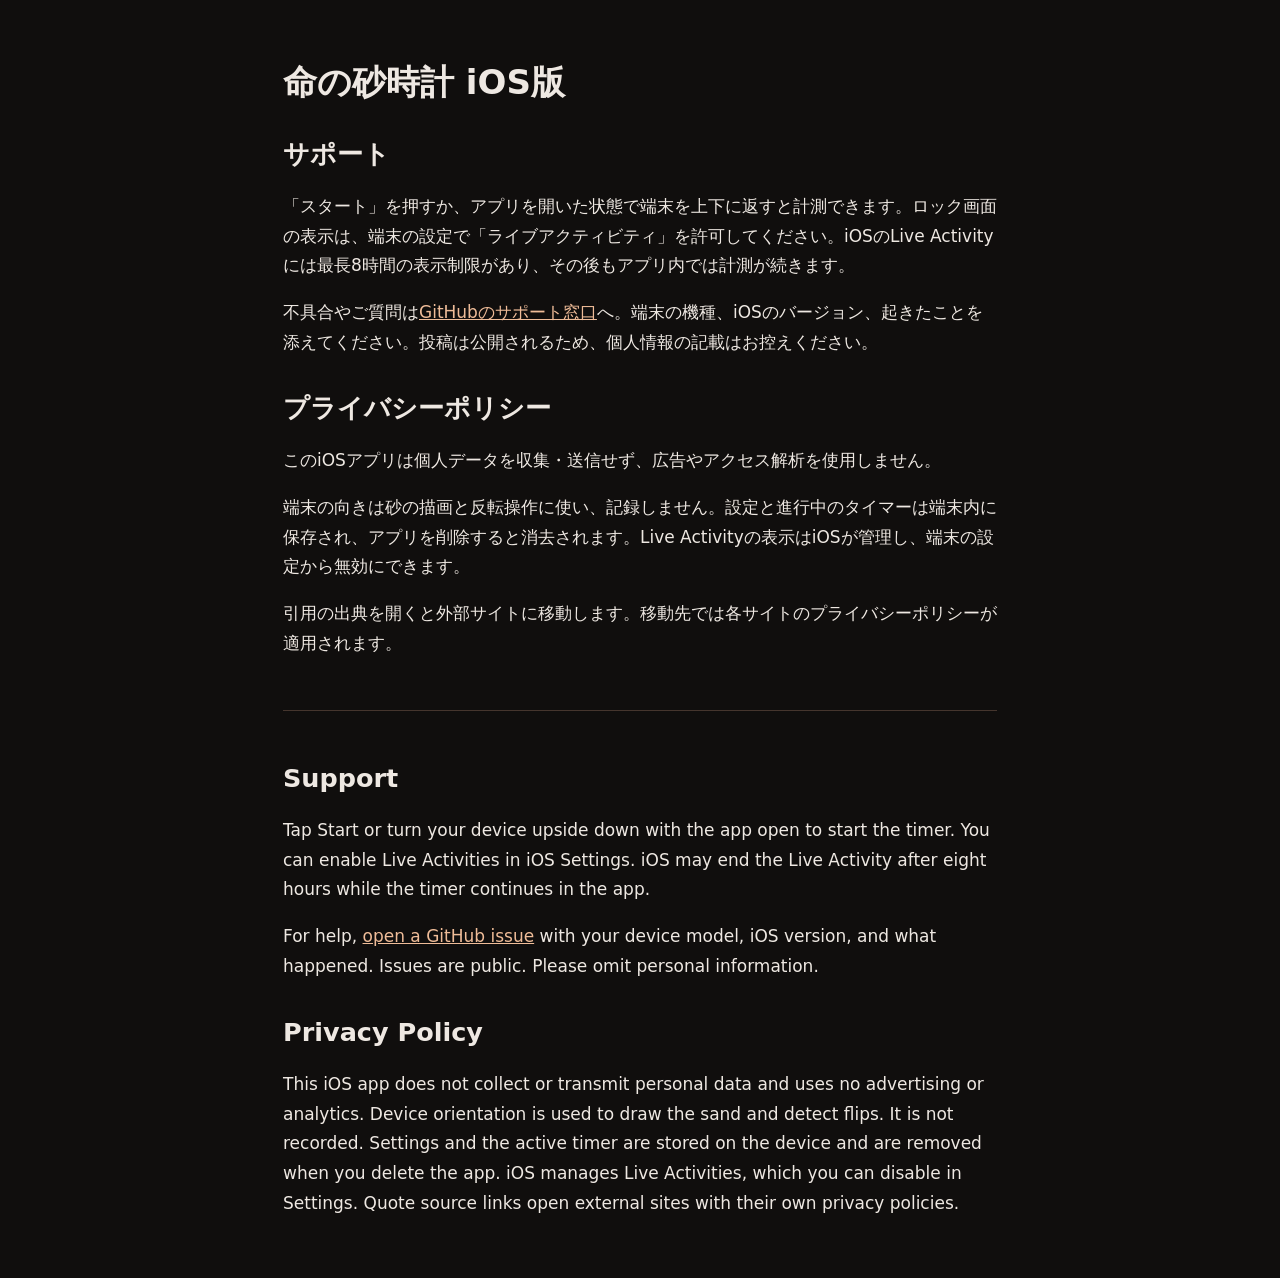
==== ios/index.html @ b43df9ab "Publish iOS hourglass support and privacy policy" ====
<!doctype html>
<html lang="ja">
<meta charset="utf-8">
<meta name="viewport" content="width=device-width, initial-scale=1">
<title>命の砂時計 iOS版 — サポートとプライバシー</title>
<style>
:root{color-scheme:dark;background:#100e0d;color:#eee8e2;font:17px/1.75 system-ui,sans-serif}
main{width:min(42rem,calc(100% - 2.5rem));margin:3.5rem auto} h1,h2{line-height:1.3} h2{margin-top:2rem} a{color:#efbc98} hr{border:0;border-top:1px solid #45352d;margin:3rem 0}
</style>
<main>
<h1>命の砂時計 iOS版</h1>
<section id="support">
<h2>サポート</h2>
<p>「スタート」を押すか、アプリを開いた状態で端末を上下に返すと計測できます。ロック画面の表示は、端末の設定で「ライブアクティビティ」を許可してください。iOSのLive Activityには最長8時間の表示制限があり、その後もアプリ内では計測が続きます。</p>
<p>不具合やご質問は<a href="https://github.com/tooyotta/inochi-hourglass/issues/new">GitHubのサポート窓口</a>へ。端末の機種、iOSのバージョン、起きたことを添えてください。投稿は公開されるため、個人情報の記載はお控えください。</p>
</section>
<section id="privacy">
<h2>プライバシーポリシー</h2>
<p>このiOSアプリは個人データを収集・送信せず、広告やアクセス解析を使用しません。</p>
<p>端末の向きは砂の描画と反転操作に使い、記録しません。設定と進行中のタイマーは端末内に保存され、アプリを削除すると消去されます。Live Activityの表示はiOSが管理し、端末の設定から無効にできます。</p>
<p>引用の出典を開くと外部サイトに移動します。移動先では各サイトのプライバシーポリシーが適用されます。</p>
</section>
<hr>
<div lang="en">
<h2>Support</h2>
<p>Tap Start or turn your device upside down with the app open to start the timer. You can enable Live Activities in iOS Settings. iOS may end the Live Activity after eight hours while the timer continues in the app.</p>
<p>For help, <a href="https://github.com/tooyotta/inochi-hourglass/issues/new">open a GitHub issue</a> with your device model, iOS version, and what happened. Issues are public. Please omit personal information.</p>
<h2>Privacy Policy</h2>
<p>This iOS app does not collect or transmit personal data and uses no advertising or analytics. Device orientation is used to draw the sand and detect flips. It is not recorded. Settings and the active timer are stored on the device and are removed when you delete the app. iOS manages Live Activities, which you can disable in Settings. Quote source links open external sites with their own privacy policies.</p>
</div>
</main>
</html>
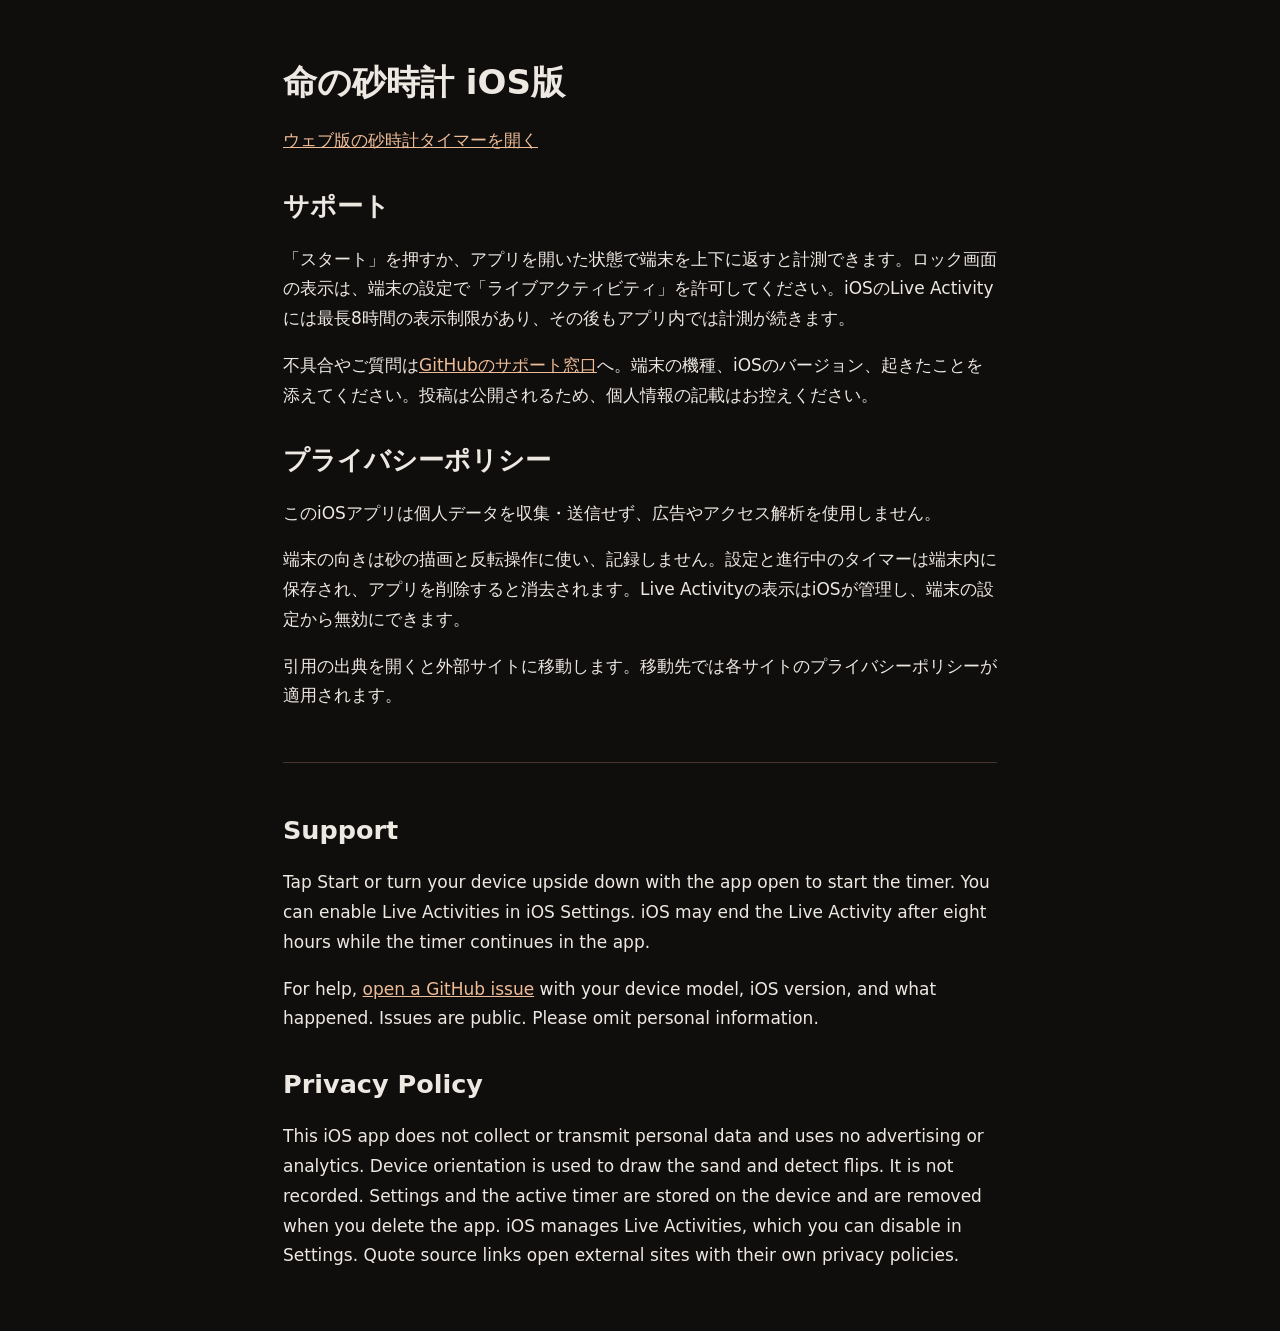
==== commit 2a1e62f5: "Improve hourglass search discovery" ====
--- a/ios/index.html
+++ b/ios/index.html
@@ -2,6 +2,8 @@
 <html lang="ja">
 <meta charset="utf-8">
 <meta name="viewport" content="width=device-width, initial-scale=1">
+<link rel="canonical" href="https://hourglass.toyota.im/ios/">
+<meta name="description" content="命の砂時計 iOS版の使い方、Live Activityの設定、問い合わせ先、プライバシーポリシー。">
 <title>命の砂時計 iOS版 — サポートとプライバシー</title>
 <style>
 :root{color-scheme:dark;background:#100e0d;color:#eee8e2;font:17px/1.75 system-ui,sans-serif}
@@ -9,6 +11,7 @@
 </style>
 <main>
 <h1>命の砂時計 iOS版</h1>
+<p><a href="/">ウェブ版の砂時計タイマーを開く</a></p>
 <section id="support">
 <h2>サポート</h2>
 <p>「スタート」を押すか、アプリを開いた状態で端末を上下に返すと計測できます。ロック画面の表示は、端末の設定で「ライブアクティビティ」を許可してください。iOSのLive Activityには最長8時間の表示制限があり、その後もアプリ内では計測が続きます。</p>
